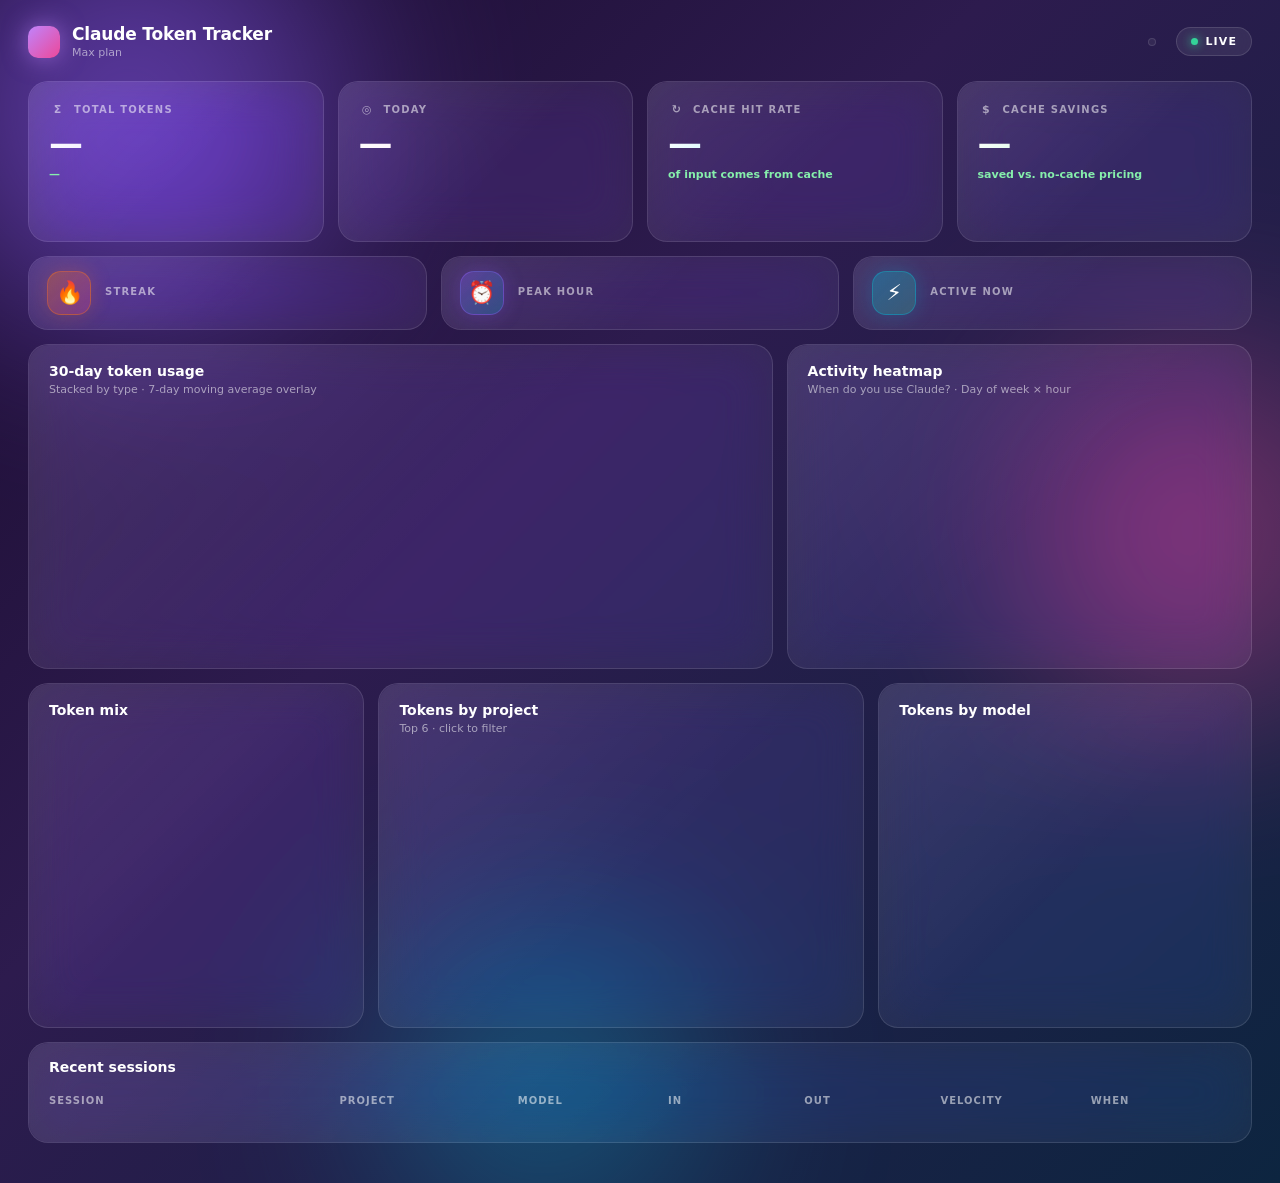
==== claude_token_tracker/ui/index.html @ ba82d7cd "ui: HTML shell with CSP + extracted mockup CSS Co-Authored-By: Claude Sonnet 4.6 <noreply@anthropic." ====
<!DOCTYPE html>
<html lang="en">
<head>
<meta charset="UTF-8">
<meta http-equiv="Content-Security-Policy"
  content="default-src 'self'; script-src 'self'; style-src 'self' 'unsafe-inline' https://fonts.googleapis.com; font-src 'self' https://fonts.gstatic.com; connect-src 'none'; img-src 'self' data:;">
<title>Claude Token Tracker</title>
<link rel="preconnect" href="https://fonts.googleapis.com">
<link rel="preconnect" href="https://fonts.gstatic.com" crossorigin>
<link href="https://fonts.googleapis.com/css2?family=Inter:wght@400;500;600;700;800;900&family=JetBrains+Mono:wght@500;700&display=swap" rel="stylesheet">
<link rel="stylesheet" href="styles.css">
<script defer src="vendor/alpine.min.js"></script>
<script src="vendor/echarts.min.js"></script>
</head>
<body>
<div class="stage" x-data="dashboard()" x-init="init()">
  <div class="glow g1"></div>
  <div class="glow g2"></div>
  <div class="glow g3"></div>

  <div class="content">
    <!-- Header -->
    <div class="header">
      <div class="logo">
        <div class="logo-dot"></div>
        <div>
          <div class="logo-text">Claude Token Tracker</div>
          <div class="logo-sub">Max plan</div>
        </div>
      </div>
      <div class="header-right">
        <!-- Range filter -->
        <div class="range-filter">
          <template x-for="r in ['24h','7d','30d','all']" :key="r">
            <button
              class="range-btn"
              :class="{'active': range === r}"
              @click="setRange(r)"
              x-text="r"></button>
          </template>
        </div>
        <div class="updated" x-text="'Updated ' + updatedAt"></div>
        <div class="live"><span class="live-dot"></span>LIVE</div>
      </div>
    </div>

    <!-- Hero cards -->
    <div class="hero">
      <div class="glass">
        <div class="card-label"><span class="card-icon">Σ</span>Total tokens</div>
        <div class="hero-value grad-purple" x-text="fmt(data.total_tokens)">—</div>
        <div class="hero-delta" x-text="fmtTrend(data.weekly_trend_pct)">—</div>
        <div class="sparkline" x-html="sparkBars(sparkSeries('total'), 'purple')"></div>
      </div>
      <div class="glass">
        <div class="card-label"><span class="card-icon">◎</span>Today</div>
        <div class="hero-value grad-pink" x-text="fmt(data.today_tokens)">—</div>
        <div class="hero-delta" x-text="(data.sessions?.length ?? 0) + ' recent sessions'"></div>
        <div class="sparkline pink" x-html="sparkBars(sparkSeries('today'), 'pink')"></div>
      </div>
      <div class="glass">
        <div class="card-label"><span class="card-icon">↻</span>Cache hit rate</div>
        <div class="hero-value grad-cyan" x-text="fmtPct(data.cache_hit_rate)">—</div>
        <div class="hero-delta">of input comes from cache</div>
        <div class="sparkline cyan" x-html="sparkBars(sparkSeries('hit'), 'cyan')"></div>
      </div>
      <div class="glass">
        <div class="card-label"><span class="card-icon">$</span>Cache savings</div>
        <div class="hero-value grad-mint" x-text="fmtUsd(data.cache_savings_usd)">—</div>
        <div class="hero-delta">saved vs. no-cache pricing</div>
        <div class="sparkline mint" x-html="sparkBars(sparkSeries('savings'), 'mint')"></div>
      </div>
    </div>

    <!-- Insights strip -->
    <div class="insights">
      <div class="glass chip">
        <div class="chip-icon flame">🔥</div>
        <div>
          <div class="chip-label">Streak</div>
          <div class="chip-value" x-text="(data.streak_days ?? 0) + ' day' + ((data.streak_days === 1) ? '' : 's') + ' in a row'"></div>
        </div>
      </div>
      <div class="glass chip">
        <div class="chip-icon clock">⏰</div>
        <div>
          <div class="chip-label">Peak hour</div>
          <div class="chip-value" x-text="fmtHour(data.peak_hour)"></div>
        </div>
      </div>
      <div class="glass chip">
        <div class="chip-icon bolt">⚡</div>
        <div>
          <div class="chip-label">Active now</div>
          <div class="chip-value" x-text="fmtActive(data.active_now_tpm)"></div>
        </div>
      </div>
    </div>

    <!-- Main charts -->
    <div class="main-charts">
      <div class="glass">
        <div class="chart-title">30-day token usage</div>
        <div class="chart-sub">Stacked by type · 7-day moving average overlay</div>
        <div id="chart-daily" class="area-wrap"></div>
      </div>
      <div class="glass">
        <div class="chart-title">Activity heatmap</div>
        <div class="chart-sub">When do you use Claude? · Day of week × hour</div>
        <div id="chart-heatmap" style="height: 240px; margin-top: 8px;"></div>
      </div>
    </div>

    <!-- Breakdowns -->
    <div class="breakdown">
      <div class="glass">
        <div class="chart-title">Token mix</div>
        <div class="chart-sub" x-text="'Range: ' + range"></div>
        <div id="chart-donut" style="height: 260px;"></div>
      </div>
      <div class="glass">
        <div class="chart-title">Tokens by project</div>
        <div class="chart-sub">Top 6 · click to filter</div>
        <div id="chart-projects" style="height: 260px; margin-top: 8px;"></div>
      </div>
      <div class="glass">
        <div class="chart-title">Tokens by model</div>
        <div class="chart-sub" x-text="'Range: ' + range"></div>
        <div id="chart-models" style="height: 260px; margin-top: 8px;"></div>
      </div>
    </div>

    <!-- Sessions table -->
    <div class="glass session-table">
      <div class="session-head">
        <div class="chart-title">Recent sessions</div>
        <div class="chart-sub" style="margin:0" x-text="(data.sessions?.length ?? 0) + ' shown'"></div>
      </div>
      <div class="session-rows">
        <div class="session-row header">
          <div>Session</div><div>Project</div><div>Model</div>
          <div>In</div><div>Out</div><div>Velocity</div><div>When</div>
        </div>
        <template x-for="s in (data.sessions ?? [])" :key="s.session_id">
          <div class="session-row">
            <div class="session-title" x-text="s.title"></div>
            <div class="session-project" x-text="s.project"></div>
            <div class="session-model" x-text="s.model"></div>
            <div class="session-num in" x-text="fmt(s.input_tokens)"></div>
            <div class="session-num out" x-text="fmt(s.output_tokens)"></div>
            <div class="mini-spark" x-html="sparkBars(s.velocity, 'purple')"></div>
            <div class="session-when" x-text="fmtWhen(s.last_timestamp)"></div>
          </div>
        </template>
      </div>
    </div>

  </div>
</div>

<script src="app.js"></script>
</body>
</html>
---- claude_token_tracker/ui/styles.css ----
* { box-sizing: border-box; margin: 0; padding: 0; }
  :root {
    --purple: #8b5cf6;
    --pink:   #ec4899;
    --cyan:   #06b6d4;
    --mint:   #34d399;
    --yellow: #fbbf24;
    --flame:  #f97316;
    --sky:    #60a5fa;
    --text:   #ffffff;
    --dim:    rgba(255,255,255,0.55);
    --dim2:   rgba(255,255,255,0.75);
  }
  html, body {
    font-family: 'Inter', system-ui, sans-serif;
    background: #0a0a0f;
    color: var(--text);
    min-height: 100vh;
  }
  .stage {
    position: relative;
    background: linear-gradient(135deg, #1a0b2e 0%, #2d1b4e 40%, #0d2540 100%);
    min-height: 100vh;
    padding: 24px 28px 40px 28px;
    overflow: hidden;
  }
  /* Background glow blobs */
  .glow {
    position: absolute;
    border-radius: 50%;
    filter: blur(100px);
    pointer-events: none;
    z-index: 0;
  }
  .glow.g1 { width: 420px; height: 420px; background: #8b5cf6; top: -100px; left: -80px; opacity: 0.55; }
  .glow.g2 { width: 360px; height: 360px; background: #ec4899; top: 30%; right: -100px; opacity: 0.4; }
  .glow.g3 { width: 320px; height: 320px; background: #06b6d4; bottom: -60px; left: 30%; opacity: 0.35; }

  .content { position: relative; z-index: 2; max-width: 1500px; margin: 0 auto; }

  /* ── Header ─────────────────────────── */
  .header {
    display: flex;
    justify-content: space-between;
    align-items: center;
    margin-bottom: 22px;
  }
  .logo {
    display: flex;
    align-items: center;
    gap: 12px;
  }
  .logo-dot {
    width: 32px; height: 32px;
    border-radius: 10px;
    background: linear-gradient(135deg, #c084fc, #ec4899);
    box-shadow: 0 0 24px rgba(192,132,252,0.6);
  }
  .logo-text {
    font-weight: 700;
    font-size: 17px;
    letter-spacing: -0.01em;
  }
  .logo-sub {
    font-size: 11px;
    color: var(--dim);
    margin-top: 2px;
  }
  .header-right { display: flex; gap: 10px; align-items: center; }
  .live {
    display: flex;
    align-items: center;
    gap: 7px;
    background: rgba(255,255,255,0.08);
    backdrop-filter: blur(20px);
    border: 1px solid rgba(255,255,255,0.12);
    padding: 7px 14px;
    border-radius: 999px;
    font-size: 11px;
    font-weight: 600;
    letter-spacing: 0.1em;
  }
  .live-dot {
    width: 7px; height: 7px;
    border-radius: 50%;
    background: #34d399;
    box-shadow: 0 0 10px #34d399;
    animation: pulse 1.6s ease-in-out infinite;
  }
  @keyframes pulse {
    0%, 100% { opacity: 1; transform: scale(1); }
    50% { opacity: 0.4; transform: scale(1.4); }
  }
  .updated {
    font-size: 11px;
    color: var(--dim);
  }

  /* ── Glass card base ─────────────────── */
  .glass {
    background: rgba(255,255,255,0.06);
    backdrop-filter: blur(24px) saturate(140%);
    -webkit-backdrop-filter: blur(24px) saturate(140%);
    border: 1px solid rgba(255,255,255,0.12);
    border-radius: 20px;
    padding: 18px 20px;
    position: relative;
    overflow: hidden;
  }
  .glass::before {
    content: '';
    position: absolute;
    inset: 0;
    background: linear-gradient(135deg, rgba(255,255,255,0.08), transparent 55%);
    pointer-events: none;
    border-radius: inherit;
  }
  .glass > * { position: relative; z-index: 1; }

  .card-label {
    font-size: 10px;
    font-weight: 600;
    letter-spacing: 0.12em;
    color: var(--dim);
    text-transform: uppercase;
    margin-bottom: 8px;
    display: flex;
    align-items: center;
    gap: 7px;
  }
  .card-icon {
    display: inline-flex;
    align-items: center;
    justify-content: center;
    width: 18px; height: 18px;
    font-size: 11px;
  }

  /* ── Hero row — 4 big cards ──────────── */
  .hero {
    display: grid;
    grid-template-columns: repeat(4, 1fr);
    gap: 14px;
    margin-bottom: 14px;
  }
  .hero-value {
    font-size: 34px;
    font-weight: 800;
    letter-spacing: -0.025em;
    line-height: 1.05;
    margin-bottom: 6px;
  }
  .grad-purple { background: linear-gradient(135deg, #fff 0%, #c4b5fd 100%); -webkit-background-clip: text; background-clip: text; -webkit-text-fill-color: transparent; }
  .grad-pink   { background: linear-gradient(135deg, #fff 0%, #fbcfe8 100%); -webkit-background-clip: text; background-clip: text; -webkit-text-fill-color: transparent; }
  .grad-cyan   { background: linear-gradient(135deg, #fff 0%, #67e8f9 100%); -webkit-background-clip: text; background-clip: text; -webkit-text-fill-color: transparent; }
  .grad-mint   { background: linear-gradient(135deg, #fff 0%, #86efac 100%); -webkit-background-clip: text; background-clip: text; -webkit-text-fill-color: transparent; }
  .hero-delta {
    font-size: 11px;
    color: #86efac;
    font-weight: 600;
  }
  .hero-delta.warn { color: #fcd34d; }
  .sparkline {
    margin-top: 10px;
    height: 32px;
    display: flex;
    align-items: flex-end;
    gap: 3px;
  }
  .sparkline span {
    flex: 1;
    border-radius: 2px;
    background: linear-gradient(to top, rgba(192,132,252,0.9), rgba(192,132,252,0.25));
  }
  .sparkline.pink span  { background: linear-gradient(to top, rgba(236,72,153,0.9), rgba(236,72,153,0.25)); }
  .sparkline.cyan span  { background: linear-gradient(to top, rgba(6,182,212,0.9), rgba(6,182,212,0.25)); }
  .sparkline.mint span  { background: linear-gradient(to top, rgba(52,211,153,0.9), rgba(52,211,153,0.25)); }

  /* ── Insights strip ───────────────────── */
  .insights {
    display: grid;
    grid-template-columns: repeat(3, 1fr);
    gap: 14px;
    margin-bottom: 14px;
  }
  .chip {
    display: flex;
    align-items: center;
    gap: 14px;
    padding: 14px 18px;
  }
  .chip-icon {
    width: 44px; height: 44px;
    border-radius: 14px;
    display: flex;
    align-items: center;
    justify-content: center;
    font-size: 22px;
    flex-shrink: 0;
  }
  .chip-icon.flame { background: linear-gradient(135deg, rgba(249,115,22,0.35), rgba(236,72,153,0.25)); border: 1px solid rgba(249,115,22,0.4); box-shadow: 0 0 20px rgba(249,115,22,0.25); }
  .chip-icon.clock { background: linear-gradient(135deg, rgba(139,92,246,0.35), rgba(6,182,212,0.25)); border: 1px solid rgba(139,92,246,0.4); box-shadow: 0 0 20px rgba(139,92,246,0.25); }
  .chip-icon.bolt  { background: linear-gradient(135deg, rgba(6,182,212,0.35), rgba(52,211,153,0.25)); border: 1px solid rgba(6,182,212,0.4); box-shadow: 0 0 20px rgba(6,182,212,0.25); }
  .chip-value {
    font-size: 18px;
    font-weight: 700;
    letter-spacing: -0.01em;
  }
  .chip-label {
    font-size: 10px;
    font-weight: 600;
    letter-spacing: 0.12em;
    color: var(--dim);
    text-transform: uppercase;
    margin-bottom: 2px;
  }

  /* ── Main chart row ───────────────────── */
  .main-charts {
    display: grid;
    grid-template-columns: 1.6fr 1fr;
    gap: 14px;
    margin-bottom: 14px;
  }

  /* Area chart */
  .chart-title {
    font-size: 14px;
    font-weight: 700;
    margin-bottom: 4px;
  }
  .chart-sub {
    font-size: 11px;
    color: var(--dim);
    margin-bottom: 14px;
  }
  .area-wrap {
    height: 240px;
    width: 100%;
    position: relative;
  }
  .area-wrap svg { width: 100%; height: 100%; }
  .legend {
    display: flex;
    gap: 14px;
    margin-top: 8px;
    flex-wrap: wrap;
  }
  .legend-item {
    display: flex;
    align-items: center;
    gap: 6px;
    font-size: 11px;
    color: var(--dim2);
  }
  .legend-dot {
    width: 9px; height: 9px;
    border-radius: 3px;
  }

  /* Heatmap */
  .heatmap {
    display: grid;
    grid-template-columns: 32px repeat(24, 1fr);
    gap: 3px;
    margin-top: 10px;
  }
  .heat-hour-label,
  .heat-day-label {
    font-size: 9px;
    color: var(--dim);
    font-weight: 600;
    display: flex;
    align-items: center;
    justify-content: center;
  }
  .heat-hour-label { grid-column: span 1; }
  .heat-cell {
    aspect-ratio: 1;
    border-radius: 3px;
    background: rgba(139,92,246,0.08);
    transition: transform 0.15s;
  }
  .heat-cell:hover { transform: scale(1.6); z-index: 3; }
  .heat-cell.h1 { background: rgba(139,92,246,0.22); }
  .heat-cell.h2 { background: rgba(139,92,246,0.4); }
  .heat-cell.h3 { background: rgba(139,92,246,0.65); box-shadow: 0 0 8px rgba(139,92,246,0.3); }
  .heat-cell.h4 { background: linear-gradient(135deg, #a78bfa, #ec4899); box-shadow: 0 0 10px rgba(236,72,153,0.5); }
  .heat-legend {
    display: flex;
    align-items: center;
    gap: 6px;
    font-size: 10px;
    color: var(--dim);
    margin-top: 12px;
    justify-content: flex-end;
  }
  .heat-legend-box {
    width: 12px; height: 12px;
    border-radius: 3px;
  }

  /* ── Breakdown row ────────────────────── */
  .breakdown {
    display: grid;
    grid-template-columns: 0.9fr 1.3fr 1fr;
    gap: 14px;
    margin-bottom: 14px;
  }

  /* Donut */
  .donut-wrap {
    display: flex;
    align-items: center;
    justify-content: center;
    flex-direction: column;
    height: 100%;
  }
  .donut {
    width: 160px; height: 160px;
    position: relative;
    margin: 8px auto 16px auto;
  }
  .donut svg { transform: rotate(-90deg); filter: drop-shadow(0 0 12px rgba(139,92,246,0.35)); }
  .donut-center {
    position: absolute; inset: 0;
    display: flex;
    align-items: center;
    justify-content: center;
    flex-direction: column;
  }
  .donut-total { font-size: 22px; font-weight: 800; letter-spacing: -0.02em; }
  .donut-sub { font-size: 10px; color: var(--dim); letter-spacing: 0.1em; font-weight: 600; }
  .donut-legend {
    display: grid;
    grid-template-columns: 1fr 1fr;
    gap: 8px 14px;
    margin-top: 6px;
  }
  .dlegend {
    display: flex; align-items: center; gap: 7px;
    font-size: 11px;
    color: var(--dim2);
  }
  .dlegend .legend-dot { width: 9px; height: 9px; }

  /* Horizontal bars */
  .hbar-row {
    margin-bottom: 11px;
  }
  .hbar-label {
    display: flex;
    justify-content: space-between;
    font-size: 11px;
    margin-bottom: 4px;
  }
  .hbar-label .name {
    color: var(--dim2);
    font-weight: 500;
  }
  .hbar-label .val {
    color: var(--text);
    font-weight: 700;
  }
  .hbar-track {
    height: 8px;
    background: rgba(255,255,255,0.06);
    border-radius: 999px;
    overflow: hidden;
    display: flex;
  }
  .hbar-seg {
    height: 100%;
  }
  .hbar-seg.input  { background: linear-gradient(90deg, #60a5fa, #06b6d4); }
  .hbar-seg.output { background: linear-gradient(90deg, #ec4899, #f472b6); }
  .hbar-seg.cacheW { background: linear-gradient(90deg, #fbbf24, #f59e0b); }
  .hbar-seg.cacheR { background: linear-gradient(90deg, #34d399, #10b981); }

  .model-bar {
    height: 8px;
    border-radius: 999px;
    background: rgba(255,255,255,0.06);
    overflow: hidden;
    position: relative;
  }
  .model-bar .fill {
    height: 100%;
    border-radius: inherit;
  }
  .model-bar .fill.a { background: linear-gradient(90deg, #8b5cf6, #ec4899); }
  .model-bar .fill.b { background: linear-gradient(90deg, #06b6d4, #8b5cf6); }
  .model-bar .fill.c { background: linear-gradient(90deg, #34d399, #06b6d4); }

  /* ── Sessions table ────────────────────── */
  .session-table {
    padding: 0;
  }
  .session-head {
    padding: 16px 20px 12px 20px;
    display: flex;
    justify-content: space-between;
    align-items: center;
  }
  .session-rows { padding: 0 8px 10px 8px; }
  .session-row {
    display: grid;
    grid-template-columns: 2fr 1.2fr 1fr 0.9fr 0.9fr 1fr 1fr;
    align-items: center;
    gap: 10px;
    padding: 10px 12px;
    border-radius: 12px;
    font-size: 12px;
    transition: background 0.15s;
  }
  .session-row:hover { background: rgba(255,255,255,0.04); }
  .session-row.header {
    font-size: 10px;
    letter-spacing: 0.1em;
    font-weight: 600;
    color: var(--dim);
    text-transform: uppercase;
    padding-top: 4px; padding-bottom: 4px;
  }
  .session-title { font-weight: 600; }
  .session-project { color: var(--dim2); }
  .session-model {
    color: #c4b5fd;
    font-family: 'JetBrains Mono', monospace;
    font-size: 11px;
    font-weight: 500;
  }
  .session-num { font-weight: 600; font-family: 'JetBrains Mono', monospace; font-size: 11px; }
  .session-num.in  { color: #7dd3fc; }
  .session-num.out { color: #f9a8d4; }
  .mini-spark {
    display: flex;
    align-items: flex-end;
    height: 20px;
    gap: 2px;
  }
  .mini-spark span {
    flex: 1;
    background: linear-gradient(to top, rgba(139,92,246,0.9), rgba(236,72,153,0.6));
    border-radius: 1px;
  }
  .session-when { color: var(--dim); font-size: 11px; }

  /* Row section heading */
  .section-title {
    font-size: 11px;
    font-weight: 700;
    letter-spacing: 0.14em;
    color: var(--dim);
    text-transform: uppercase;
    margin: 0 4px 8px 4px;
  }

/* Range filter segmented control */
.range-filter {
  display: flex;
  background: rgba(255,255,255,0.06);
  border: 1px solid rgba(255,255,255,0.12);
  border-radius: 999px;
  padding: 3px;
  backdrop-filter: blur(12px);
}
.range-btn {
  background: transparent;
  border: none;
  color: var(--dim, rgba(255,255,255,0.6));
  font-size: 11px;
  font-weight: 600;
  letter-spacing: 0.05em;
  text-transform: uppercase;
  padding: 6px 12px;
  border-radius: 999px;
  cursor: pointer;
  transition: all 0.15s;
  font-family: inherit;
}
.range-btn:hover { color: #fff; }
.range-btn.active {
  background: rgba(255,255,255,0.12);
  color: #fff;
  box-shadow: 0 0 12px rgba(139,92,246,0.3);
}
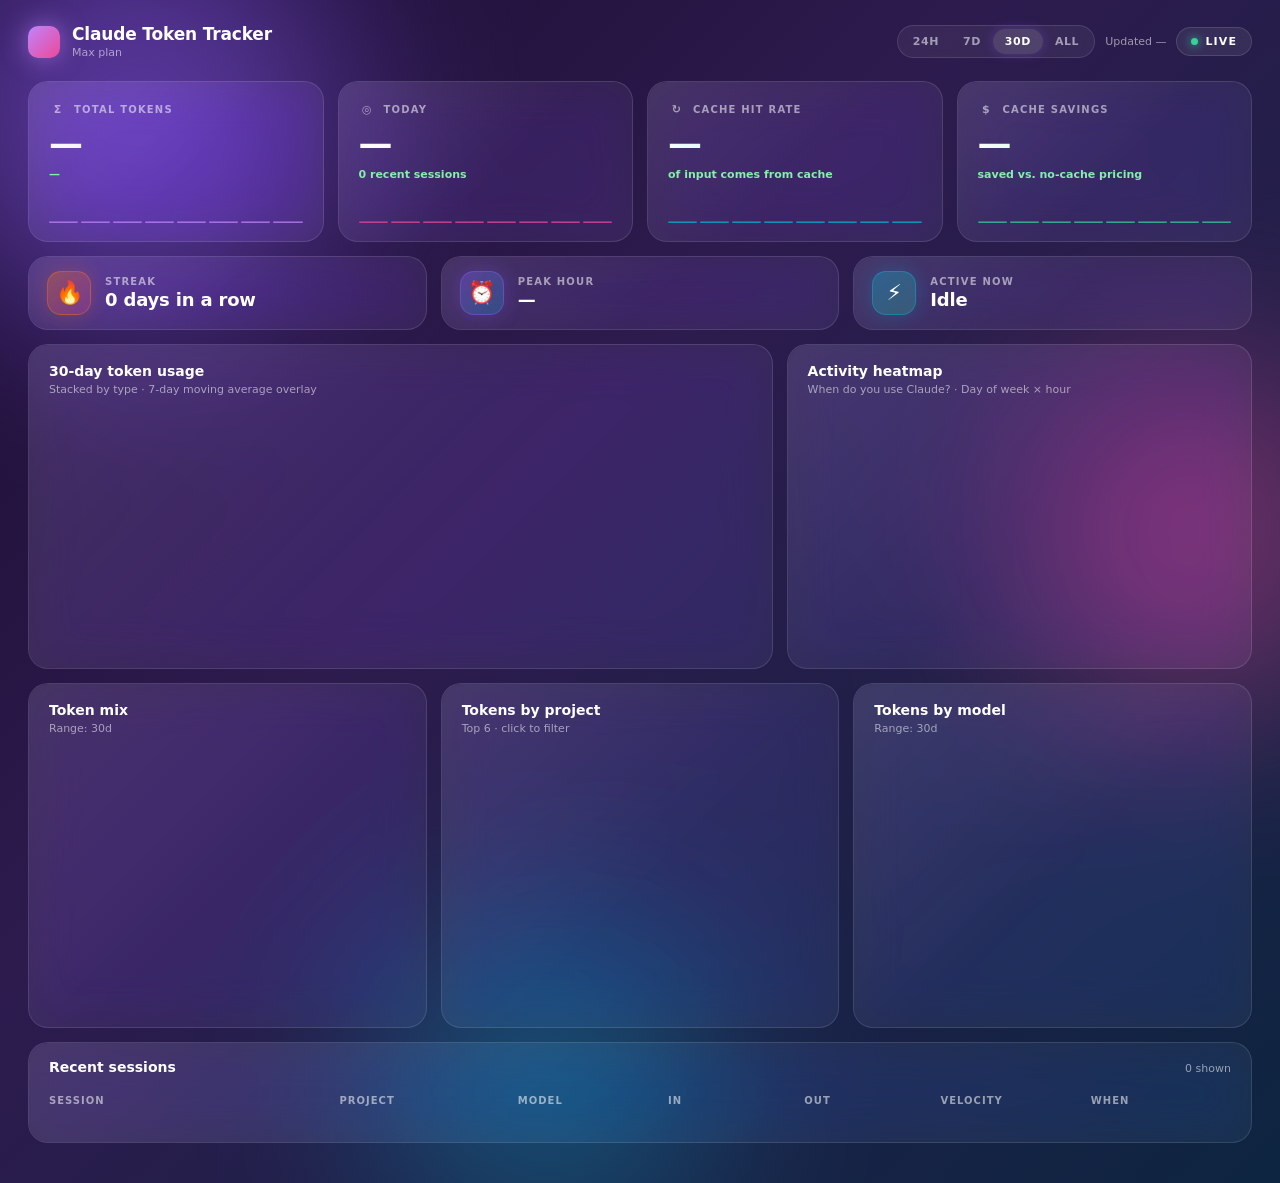
==== commit cb5af373: "ui: responsive layout, scrolling, CSP unsafe-eval for Alpine Real-world testing surfaced four issues" ====
--- a/claude_token_tracker/ui/index.html
+++ b/claude_token_tracker/ui/index.html
@@ -3,11 +3,8 @@
 <head>
 <meta charset="UTF-8">
 <meta http-equiv="Content-Security-Policy"
-  content="default-src 'self'; script-src 'self'; style-src 'self' 'unsafe-inline' https://fonts.googleapis.com; font-src 'self' https://fonts.gstatic.com; connect-src 'none'; img-src 'self' data:;">
+  content="default-src 'self'; script-src 'self' 'unsafe-eval'; style-src 'self' 'unsafe-inline'; font-src 'self'; connect-src 'none'; img-src 'self' data:;">
 <title>Claude Token Tracker</title>
-<link rel="preconnect" href="https://fonts.googleapis.com">
-<link rel="preconnect" href="https://fonts.gstatic.com" crossorigin>
-<link href="https://fonts.googleapis.com/css2?family=Inter:wght@400;500;600;700;800;900&family=JetBrains+Mono:wght@500;700&display=swap" rel="stylesheet">
 <link rel="stylesheet" href="styles.css">
 <script defer src="vendor/alpine.min.js"></script>
 <script src="vendor/echarts.min.js"></script>
--- a/claude_token_tracker/ui/styles.css
+++ b/claude_token_tracker/ui/styles.css
@@ -12,7 +12,7 @@
     --dim2:   rgba(255,255,255,0.75);
   }
   html, body {
-    font-family: 'Inter', system-ui, sans-serif;
+    font-family: 'Segoe UI Variable', 'Segoe UI', system-ui, -apple-system, BlinkMacSystemFont, sans-serif;
     background: #0a0a0f;
     color: var(--text);
     min-height: 100vh;
@@ -22,7 +22,8 @@
     background: linear-gradient(135deg, #1a0b2e 0%, #2d1b4e 40%, #0d2540 100%);
     min-height: 100vh;
     padding: 24px 28px 40px 28px;
-    overflow: hidden;
+    overflow-x: hidden;
+    overflow-y: auto;
   }
   /* Background glow blobs */
   .glow {
@@ -139,7 +140,7 @@
   /* ── Hero row — 4 big cards ──────────── */
   .hero {
     display: grid;
-    grid-template-columns: repeat(4, 1fr);
+    grid-template-columns: repeat(auto-fit, minmax(220px, 1fr));
     gap: 14px;
     margin-bottom: 14px;
   }
@@ -179,7 +180,7 @@
   /* ── Insights strip ───────────────────── */
   .insights {
     display: grid;
-    grid-template-columns: repeat(3, 1fr);
+    grid-template-columns: repeat(auto-fit, minmax(220px, 1fr));
     gap: 14px;
     margin-bottom: 14px;
   }
@@ -218,7 +219,7 @@
   /* ── Main chart row ───────────────────── */
   .main-charts {
     display: grid;
-    grid-template-columns: 1.6fr 1fr;
+    grid-template-columns: minmax(0, 1.6fr) minmax(0, 1fr);
     gap: 14px;
     margin-bottom: 14px;
   }
@@ -303,7 +304,7 @@
   /* ── Breakdown row ────────────────────── */
   .breakdown {
     display: grid;
-    grid-template-columns: 0.9fr 1.3fr 1fr;
+    grid-template-columns: repeat(auto-fit, minmax(260px, 1fr));
     gap: 14px;
     margin-bottom: 14px;
   }
@@ -426,11 +427,11 @@
   .session-project { color: var(--dim2); }
   .session-model {
     color: #c4b5fd;
-    font-family: 'JetBrains Mono', monospace;
+    font-family: 'Cascadia Mono', 'Consolas', ui-monospace, monospace;
     font-size: 11px;
     font-weight: 500;
   }
-  .session-num { font-weight: 600; font-family: 'JetBrains Mono', monospace; font-size: 11px; }
+  .session-num { font-weight: 600; font-family: 'Cascadia Mono', 'Consolas', ui-monospace, monospace; font-size: 11px; }
   .session-num.in  { color: #7dd3fc; }
   .session-num.out { color: #f9a8d4; }
   .mini-spark {
@@ -485,3 +486,37 @@
   color: #fff;
   box-shadow: 0 0 12px rgba(139,92,246,0.3);
 }
+
+/* ── Responsive ───────────────────────────── */
+@media (max-width: 960px) {
+  .main-charts {
+    grid-template-columns: 1fr;
+  }
+  .header {
+    flex-wrap: wrap;
+    gap: 12px;
+  }
+  .header-right {
+    flex-wrap: wrap;
+  }
+  .session-row {
+    grid-template-columns: 2fr 1.2fr 0.9fr 0.9fr 1fr;
+  }
+  .session-row > .session-model,
+  .session-row > .mini-spark,
+  .session-row.header > :nth-child(3),
+  .session-row.header > :nth-child(6) {
+    display: none;
+  }
+}
+@media (max-width: 640px) {
+  .stage { padding: 16px 14px 28px 14px; }
+  .hero-value { font-size: 28px; }
+  .session-row {
+    grid-template-columns: 2fr 0.9fr 0.9fr 1fr;
+  }
+  .session-row > .session-project,
+  .session-row.header > :nth-child(2) {
+    display: none;
+  }
+}
